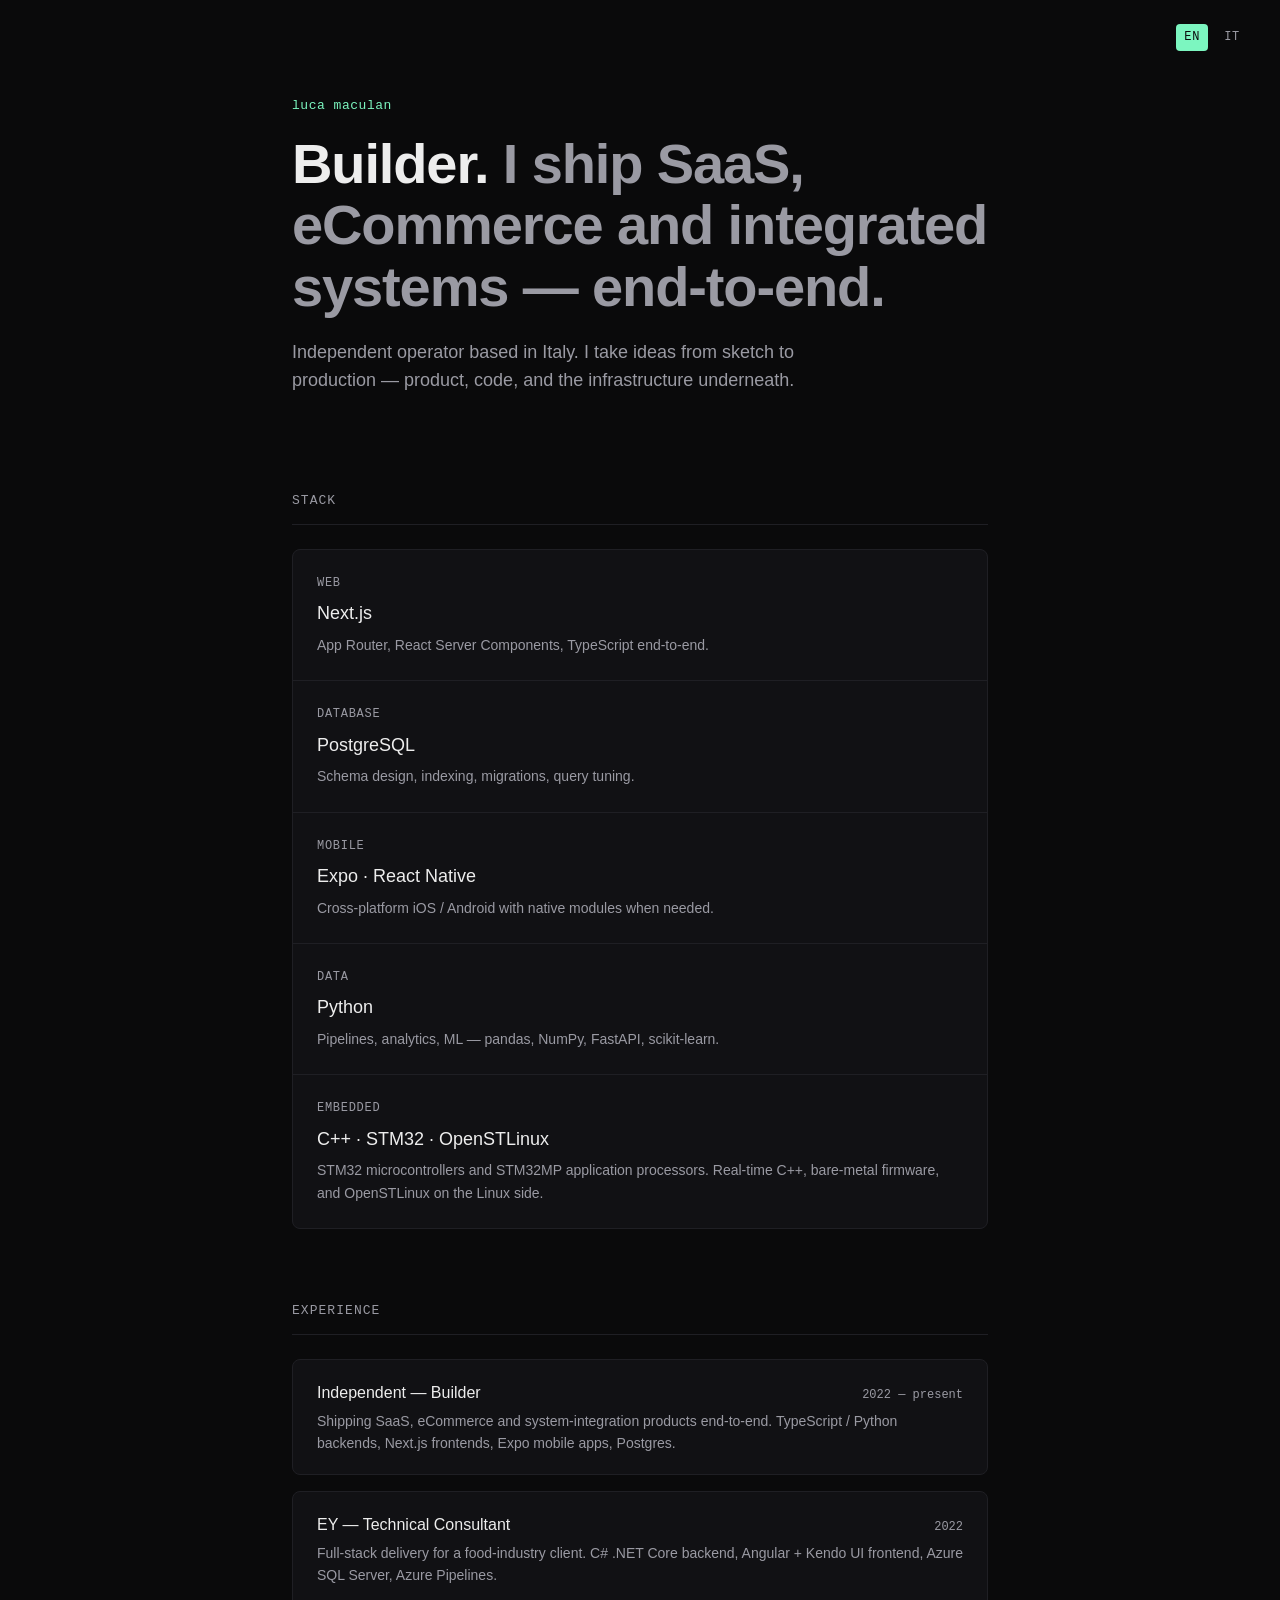
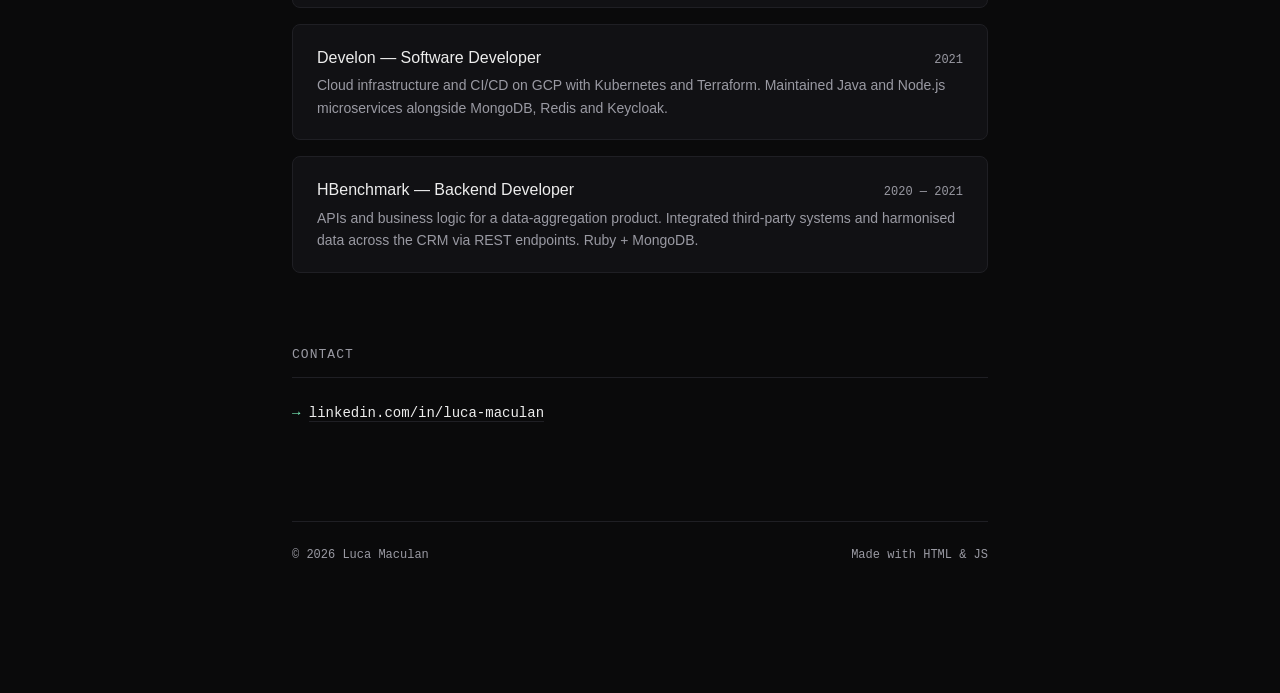
==== index.html @ 592a1928 "init bilingual static portfolio site Co-Authored-By: Claude <noreply@anthropic.com>" ====
<!doctype html>
<html lang="en">
  <head>
    <meta charset="utf-8" />
    <meta name="viewport" content="width=device-width, initial-scale=1" />
    <title>Software Engineer · Portfolio</title>
    <link rel="alternate" hreflang="en" href="./en/" />
    <link rel="alternate" hreflang="it" href="./it/" />
    <script>
      (function () {
        var supported = ["en", "it"];
        var fallback = "en";
        var lang = (navigator.language || navigator.userLanguage || fallback)
          .slice(0, 2)
          .toLowerCase();
        var target = supported.indexOf(lang) !== -1 ? lang : fallback;
        location.replace("./" + target + "/");
      })();
    </script>
    <meta http-equiv="refresh" content="0; url=./en/" />
  </head>
  <body>
    <p style="font-family: sans-serif; padding: 24px;">
      <a href="./en/">English</a> · <a href="./it/">Italiano</a>
    </p>
  </body>
</html>
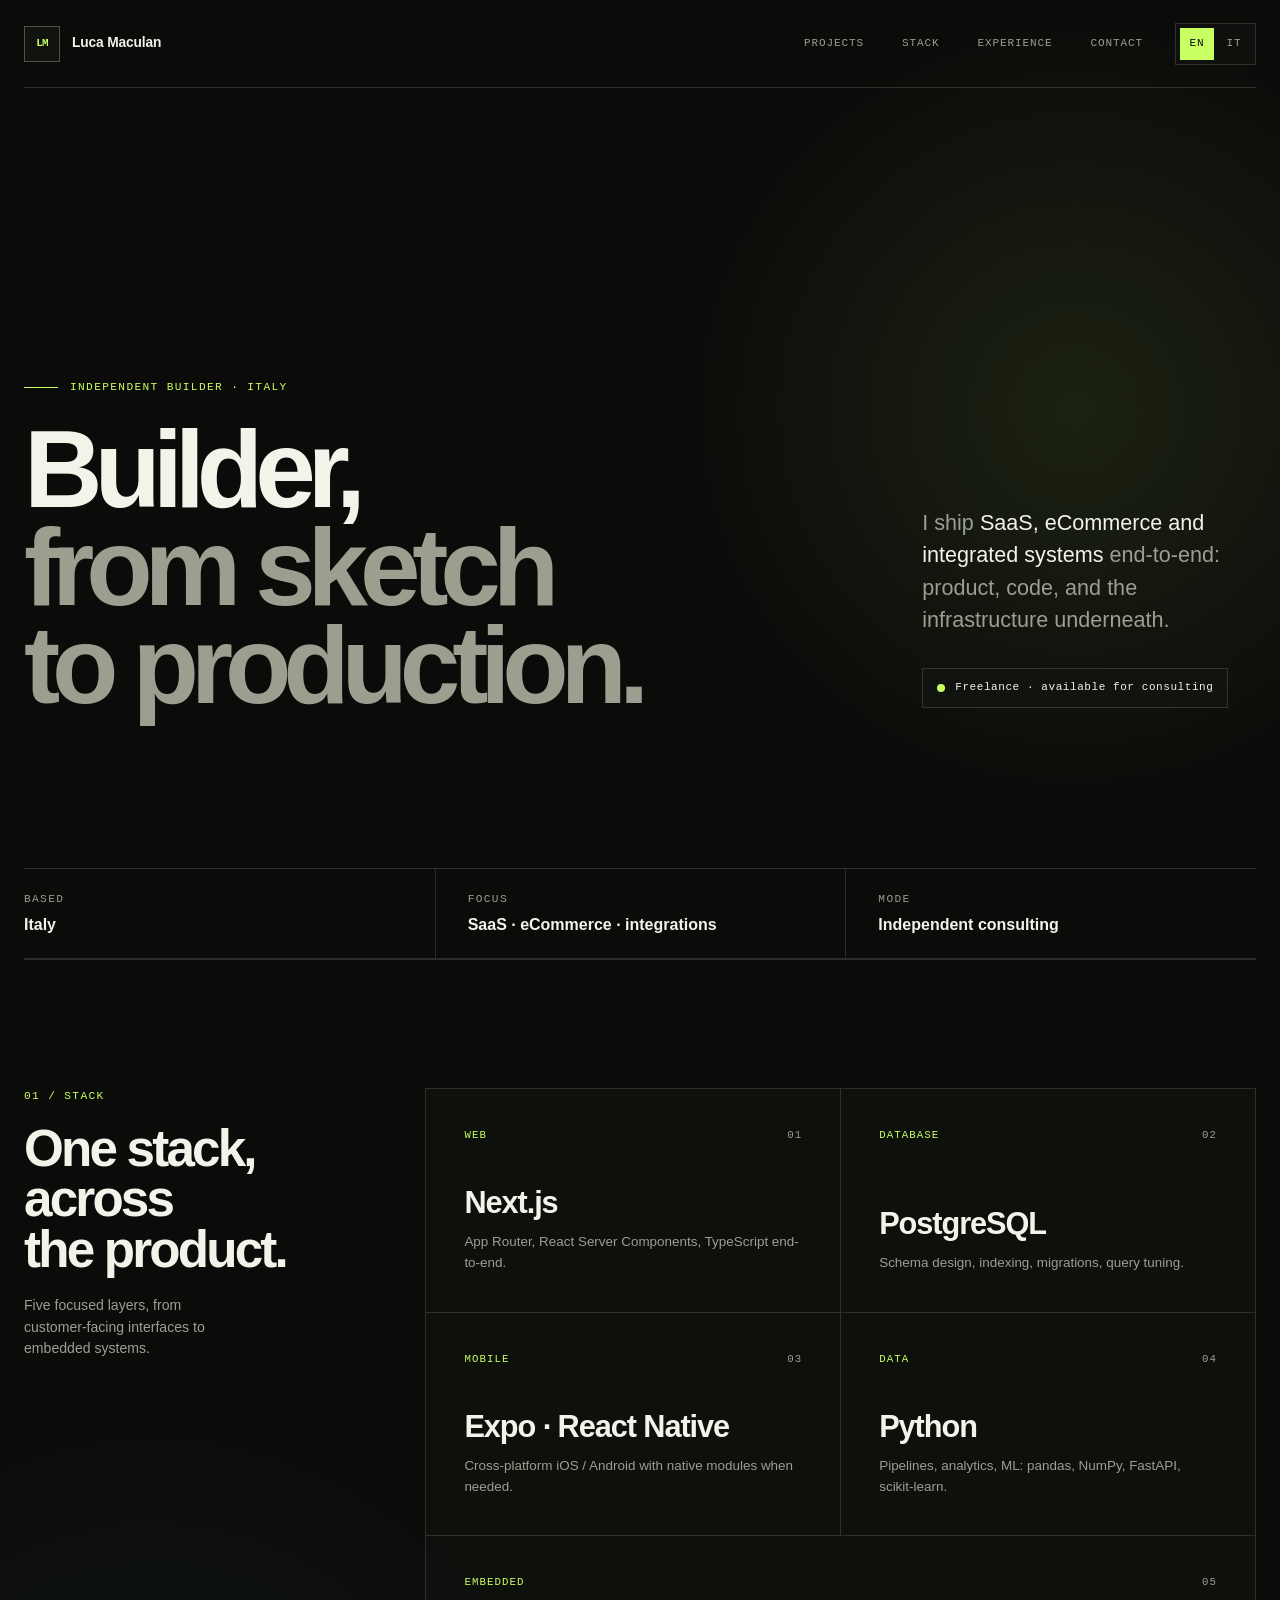
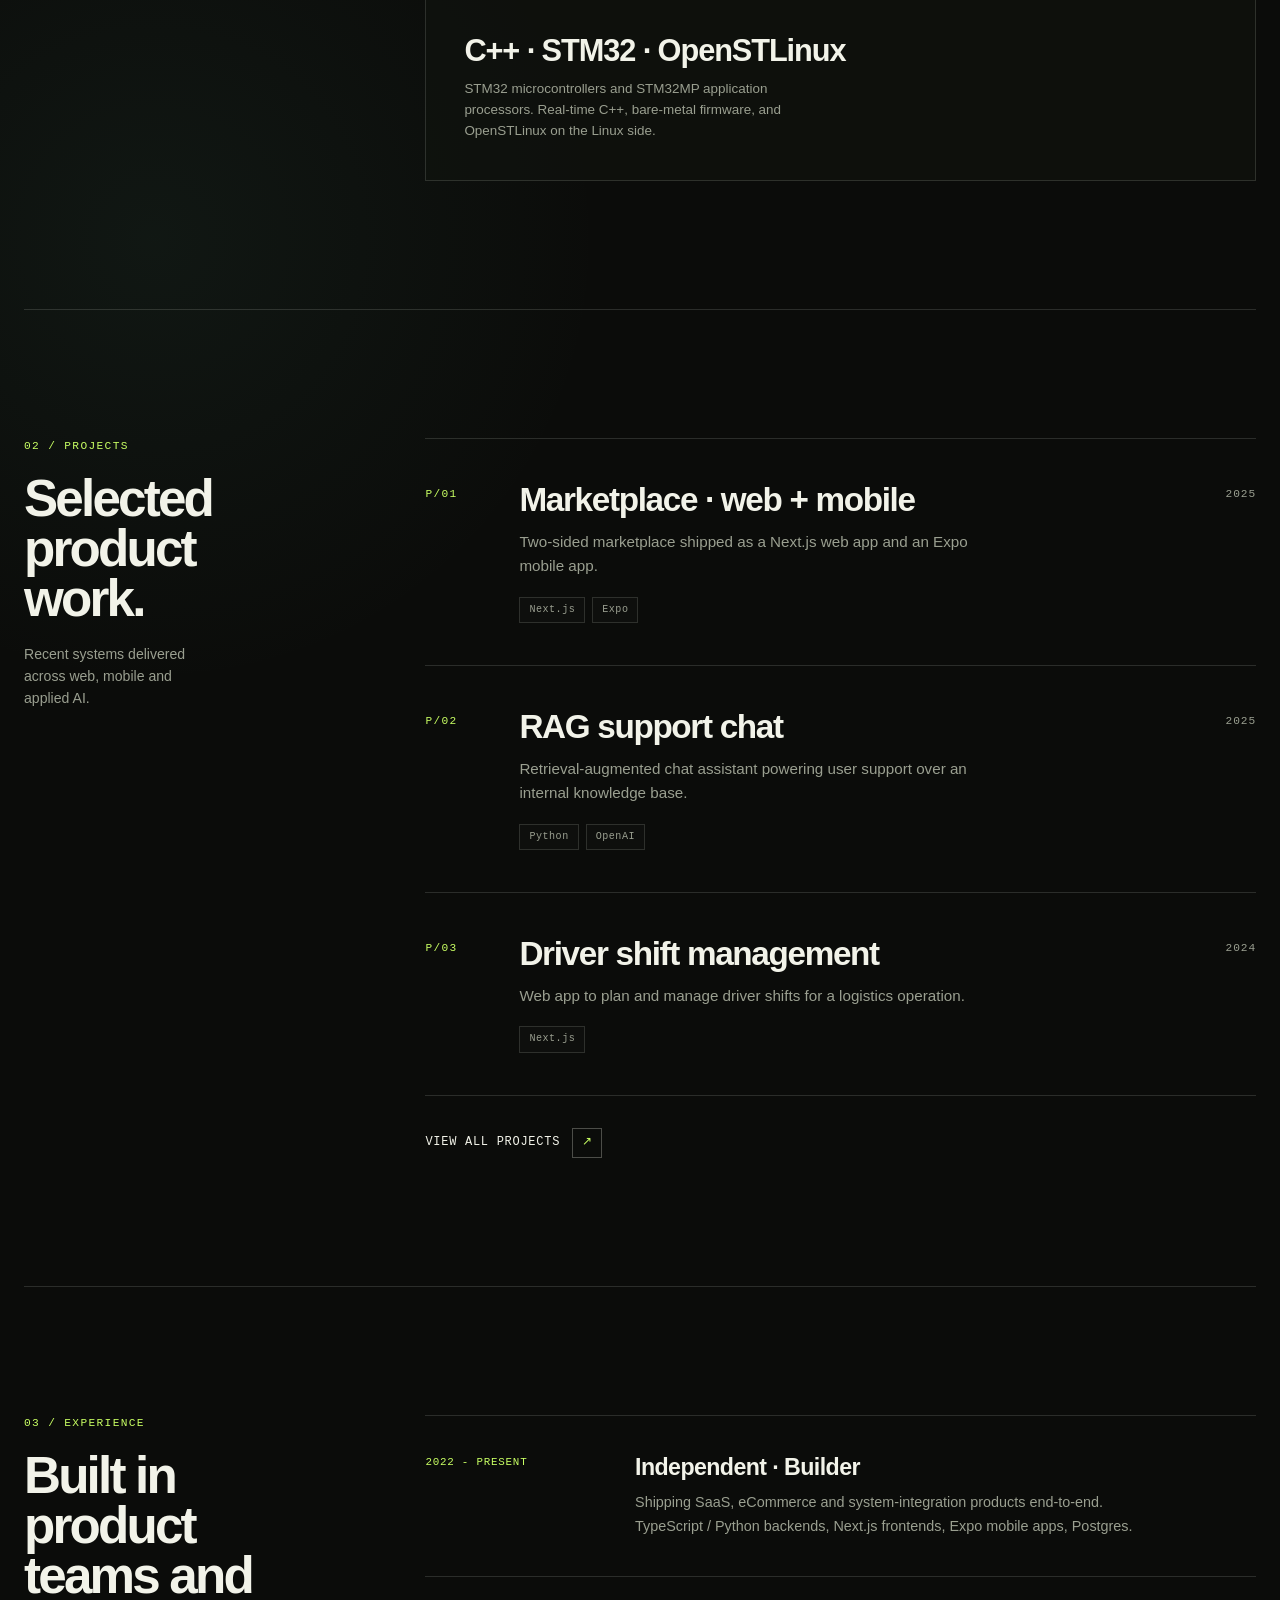
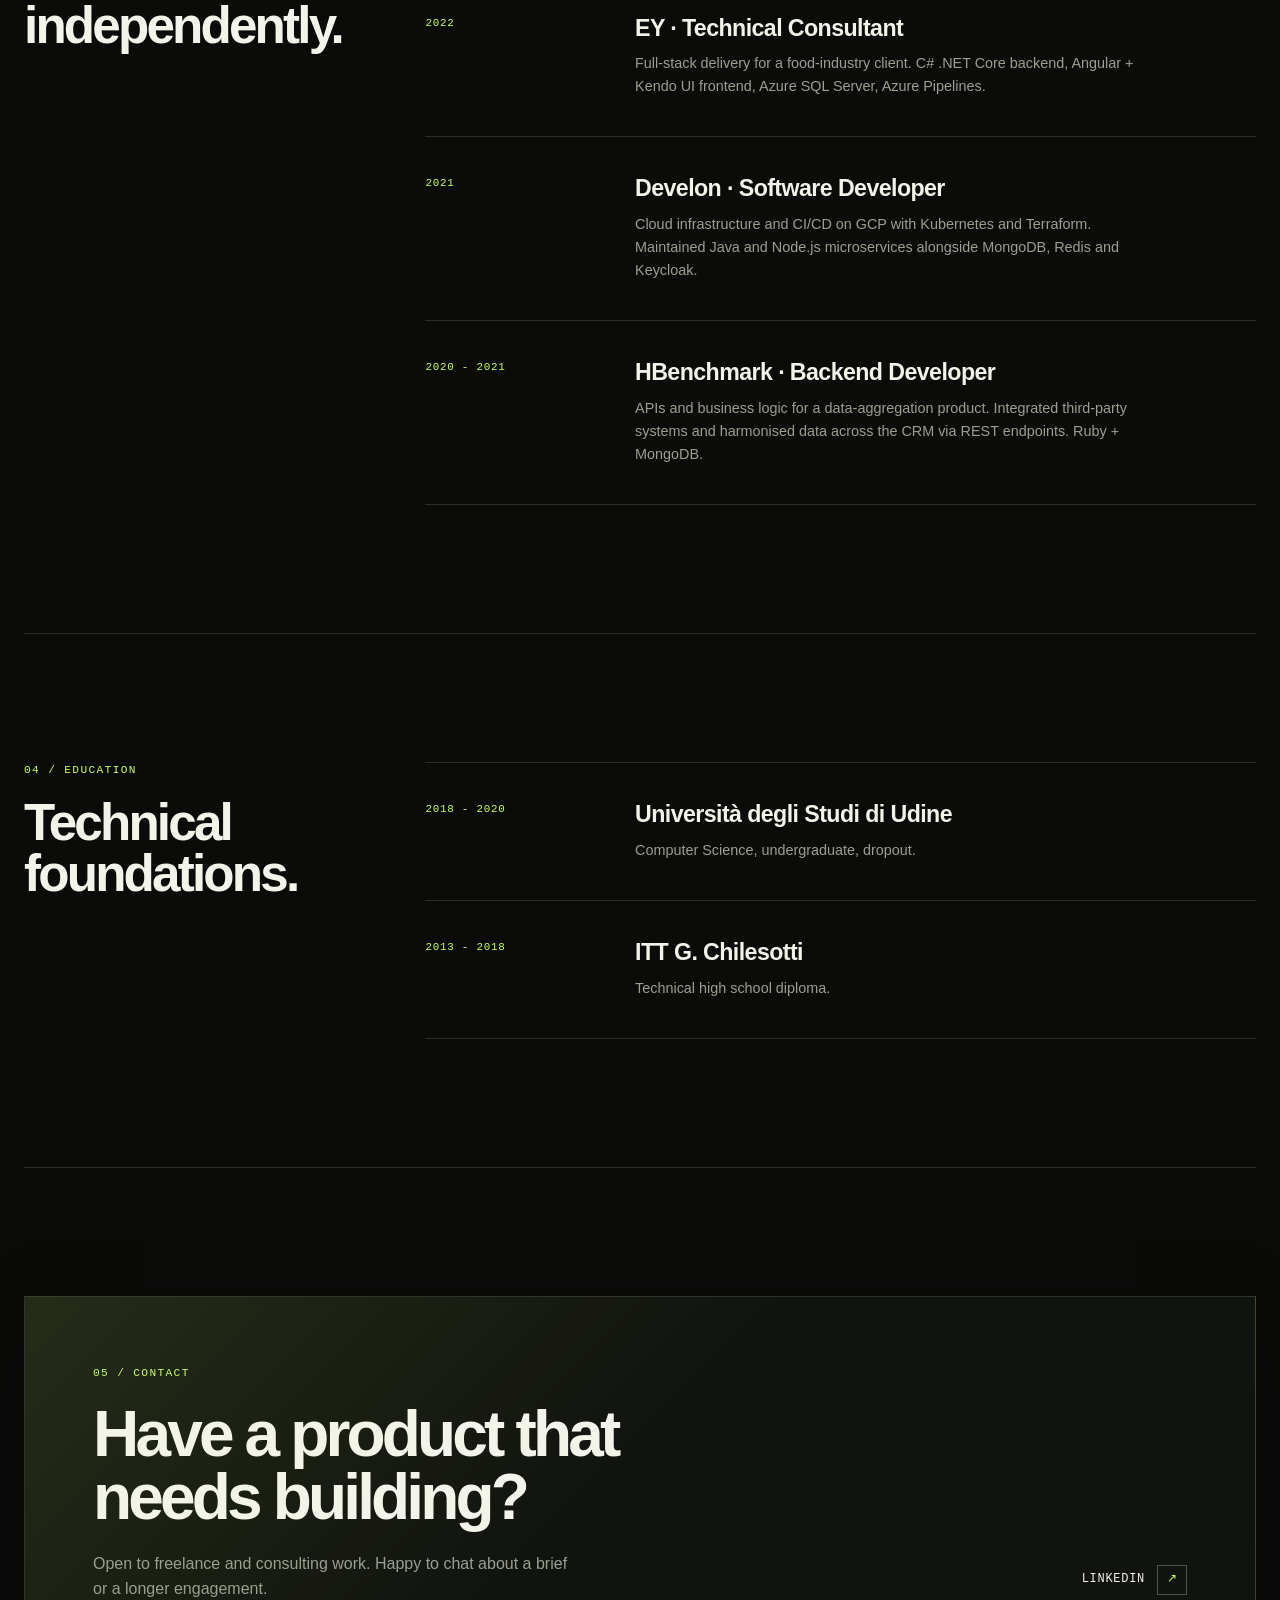
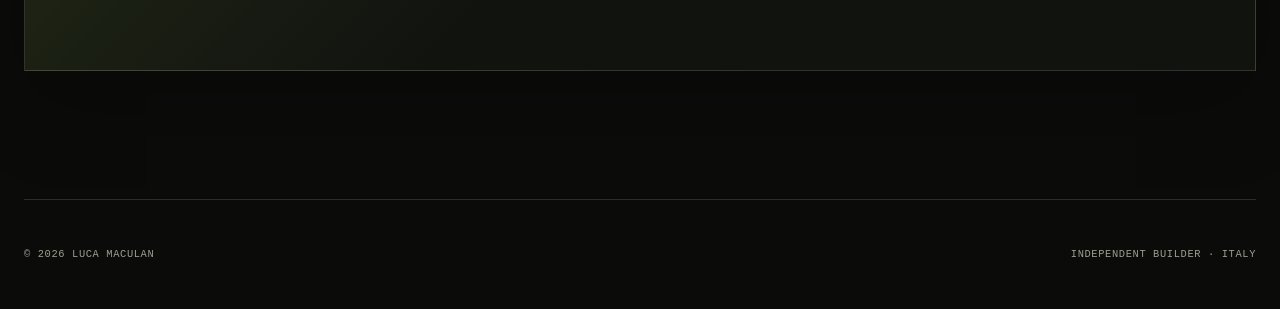
==== commit 211aed0f: "redesign site with editorial layout and responsive grid Refresh visual system with two-column sectio" ====
--- a/index.html
+++ b/index.html
@@ -3,7 +3,7 @@
   <head>
     <meta charset="utf-8" />
     <meta name="viewport" content="width=device-width, initial-scale=1" />
-    <title>Software Engineer · Portfolio</title>
+    <title>Luca Maculan · Builder</title>
     <link rel="alternate" hreflang="en" href="./en/" />
     <link rel="alternate" hreflang="it" href="./it/" />
     <script>
